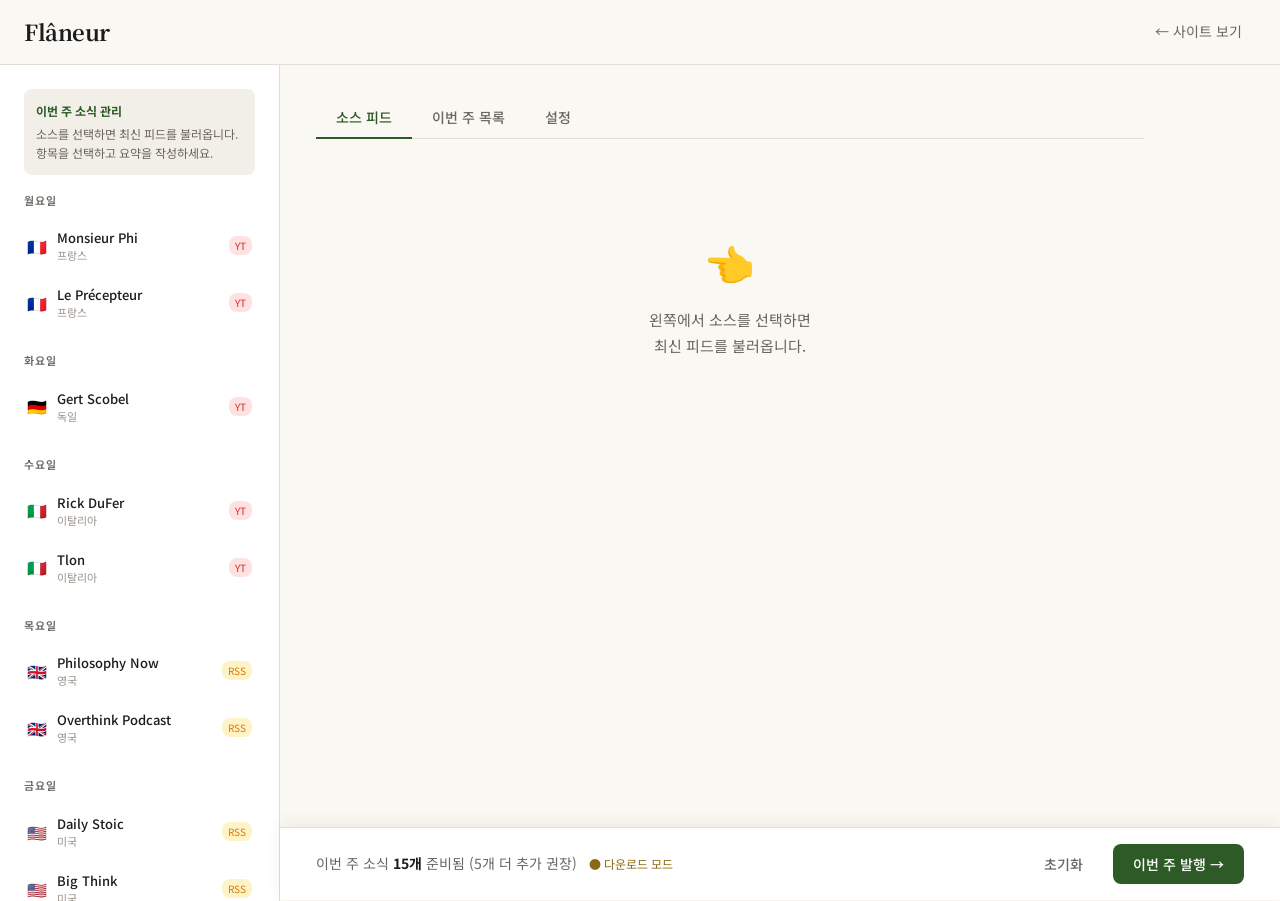
==== admin.html @ 59367a5f "플라뇌르 사이트 초기 배포 — 2026-W15 콘텐츠 포함 욕망과 절제 주제로 요일별 15개 항목 (월~금 각 3개 이상).  Co-Authored-By: Claude Sonnet" ====
<!DOCTYPE html>
<html lang="ko">
<head>
  <meta charset="UTF-8">
  <meta name="viewport" content="width=device-width, initial-scale=1.0">
  <title>관리자 패널 — Flâneur</title>
  <link rel="stylesheet" href="css/style.css">
  <link rel="stylesheet" href="css/admin.css">
</head>
<body>

<!-- ── 헤더 ── -->
<header class="site-header">
  <div class="container" style="max-width:100%">
    <a href="index.html" class="site-logo">
      <span class="site-logo__kr">Flâneur</span>
    </a>
    <nav class="site-nav">
      <a href="index.html" class="nav-link">← 사이트 보기</a>
    </nav>
  </div>
</header>

<!-- ── 관리자 레이아웃 ── -->
<div class="admin-layout">

  <!-- 왼쪽 사이드바: 소스 목록 -->
  <aside class="admin-sidebar">
    <div class="admin-week-info">
      <strong>이번 주 소식 관리</strong>
      소스를 선택하면 최신 피드를 불러옵니다. 항목을 선택하고 요약을 작성하세요.
    </div>
    <div id="source-list"></div>
  </aside>

  <!-- 오른쪽 메인 -->
  <div style="display:flex;flex-direction:column;min-height:calc(100vh - 64px)">
    <div class="admin-main" style="flex:1">

      <!-- 탭 -->
      <div class="admin-tabs">
        <button class="admin-tab active" data-tab="feed">소스 피드</button>
        <button class="admin-tab" data-tab="week">이번 주 목록</button>
        <button class="admin-tab" data-tab="settings">설정</button>
      </div>

      <!-- ── 피드 탭 ── -->
      <div data-panel="feed">
        <div id="feed-area">
          <div class="empty-state" style="padding:60px 20px">
            <div class="empty-state__icon">👈</div>
            <div class="empty-state__text">왼쪽에서 소스를 선택하면<br>최신 피드를 불러옵니다.</div>
          </div>
        </div>
      </div>

      <!-- ── 이번 주 목록 탭 ── -->
      <div data-panel="week" style="display:none">
        <div style="margin-bottom:28px">
          <h2 style="font-family:var(--font-serif);font-size:20px;font-weight:700;margin-bottom:20px">주간 설정</h2>
          <div class="form-row">
            <div class="form-group">
              <label class="form-label">이번 주 주제 *</label>
              <input type="text" class="form-input" id="meta-theme"
                placeholder="예: 욕망과 절제: 우리는 왜 멈추지 못하는가">
            </div>
            <div class="form-group">
              <label class="form-label">날짜 범위 *</label>
              <input type="text" class="form-input" id="meta-week"
                placeholder="예: 2026년 4월 6일 — 10일">
            </div>
          </div>
        </div>

        <div class="week-items">
          <div class="week-items__header">
            <span class="week-items__title">추가된 소식</span>
            <span class="week-items__count" id="week-items-count">0개</span>
          </div>
          <div id="week-items-list"></div>
        </div>
      </div>

      <!-- ── 설정 탭 ── -->
      <div data-panel="settings" style="display:none">
        <h2 style="font-family:var(--font-serif);font-size:20px;font-weight:700;margin-bottom:24px">설정</h2>

        <!-- 피드 수집 상태 -->
        <div style="margin-bottom:36px">
          <h3 style="font-size:16px;font-weight:600;margin-bottom:12px">피드 수집 상태</h3>
          <div style="background:var(--bg-subtle);border-radius:var(--radius);padding:16px 18px;margin-bottom:12px;font-size:13px;line-height:1.8;color:var(--text-muted)">
            GitHub Actions가 <strong style="color:var(--text)">매일 오전 9시</strong>에 자동으로 모든 소스 피드를 수집합니다.<br>
            수집된 데이터는 <code style="background:var(--bg);padding:1px 5px;border-radius:3px">data/feeds/</code> 폴더에 저장되며, 관리자 패널이 이를 우선 사용합니다.<br>
            GitHub Actions 탭에서 수동 실행도 가능합니다.
          </div>
          <div id="feed-summary-panel" style="display:flex;flex-direction:column;gap:8px">
            <p style="font-size:13px;color:var(--text-muted)">피드 상태 불러오는 중…</p>
          </div>
          <div style="margin-top:14px;display:flex;gap:10px;align-items:center;flex-wrap:wrap">
            <button class="btn btn--outline" id="refresh-feeds-btn">↻ 피드 상태 새로고침</button>
            <span style="font-size:12px;color:var(--text-muted)">
              GitHub Actions 수동 실행:
              <a id="gh-actions-link" href="#" target="_blank" style="color:var(--accent)">Actions 탭 열기 →</a>
            </span>
          </div>
        </div>

        <!-- YouTube API 키 -->
        <div style="margin-bottom:36px">
          <h3 style="font-size:16px;font-weight:600;margin-bottom:12px">YouTube Data API v3 키 (선택)</h3>
          <div class="api-notice">
            <strong>API 키 없이도 사용 가능합니다.</strong> YouTube RSS 피드로 최신 영상 목록을 불러올 수 있습니다.<br><br>
            API 키를 입력하면 <strong>영상 검색 및 전체 설명 가져오기</strong>가 가능합니다.
            API 키는 <a href="https://console.cloud.google.com" target="_blank">Google Cloud Console</a>에서 발급받으세요.
            (YouTube Data API v3 활성화 필요, 무료 할당량: 10,000 유닛/일)
            <div class="api-key-form">
              <input type="password" class="api-key-input" id="yt-api-key"
                placeholder="AIza...">
              <button class="api-key-btn" id="save-api-btn">저장</button>
            </div>
          </div>
        </div>

        <!-- 운영자 PIN 설정 -->
        <div style="margin-bottom:36px">
          <h3 style="font-size:16px;font-weight:600;margin-bottom:6px">운영자 PIN 변경</h3>
          <p style="font-size:13px;color:var(--text-muted);margin-bottom:14px">
            메인 페이지 로고를 3번 클릭하면 PIN을 입력해 운영자 모드로 전환됩니다.<br>
            기본값은 <code style="background:var(--bg);padding:2px 6px;border-radius:4px">0000</code>입니다. 변경하려면 새 PIN을 입력하고 저장하세요.
          </p>
          <div style="display:flex;gap:12px;align-items:flex-end;flex-wrap:wrap">
            <div class="form-group" style="margin-bottom:0">
              <label class="form-label">현재 PIN</label>
              <input type="password" class="form-input" id="pin-current"
                placeholder="현재 PIN" maxlength="8" style="width:160px;letter-spacing:4px;text-align:center">
            </div>
            <div class="form-group" style="margin-bottom:0">
              <label class="form-label">새 PIN</label>
              <input type="password" class="form-input" id="pin-new"
                placeholder="새 PIN" maxlength="8" style="width:160px;letter-spacing:4px;text-align:center">
            </div>
            <div class="form-group" style="margin-bottom:0">
              <label class="form-label">새 PIN 확인</label>
              <input type="password" class="form-input" id="pin-confirm"
                placeholder="새 PIN 재입력" maxlength="8" style="width:160px;letter-spacing:4px;text-align:center">
            </div>
            <button class="btn btn--primary" id="save-pin-btn" style="background:var(--accent);margin-bottom:1px">PIN 변경</button>
          </div>
          <p id="pin-change-status" style="font-size:13px;margin-top:10px;min-height:18px"></p>
        </div>

        <!-- GitHub 배포 설정 -->
        <div style="margin-bottom:36px">
          <h3 style="font-size:16px;font-weight:600;margin-bottom:6px">GitHub Pages 배포 설정</h3>
          <p style="font-size:13px;color:var(--text-muted);margin-bottom:14px">
            설정하면 "이번 주 발행" 버튼 클릭 한 번으로 사이트가 자동 업데이트됩니다.<br>
            설정하지 않으면 JSON 파일 다운로드 → 수동 업로드 방식으로 작동합니다.
          </p>
          <div class="api-notice" style="background:#f0f6ef;border-color:#a8d5a0;color:#2a5a24">
            <strong>GitHub Personal Access Token 발급 방법</strong><br>
            GitHub → Settings → Developer settings → Personal access tokens → Tokens (classic)<br>
            → Generate new token → <code style="background:#fff;padding:1px 5px;border-radius:3px">repo</code> 권한 체크 → 생성
          </div>
          <div style="display:grid;grid-template-columns:1fr 1fr;gap:14px;margin-bottom:12px">
            <div class="form-group" style="margin-bottom:0">
              <label class="form-label">GitHub 사용자명</label>
              <input type="text" class="form-input" id="gh-owner" placeholder="예: username">
            </div>
            <div class="form-group" style="margin-bottom:0">
              <label class="form-label">저장소 이름</label>
              <input type="text" class="form-input" id="gh-repo" placeholder="예: flaneur">
            </div>
          </div>
          <div class="form-group" style="margin-bottom:12px">
            <label class="form-label">Personal Access Token</label>
            <input type="password" class="form-input" id="gh-token" placeholder="ghp_...">
          </div>
          <div style="display:flex;align-items:center;gap:10px;flex-wrap:wrap">
            <button class="btn btn--primary" id="save-gh-btn" style="background:var(--accent)">설정 저장</button>
            <button class="btn btn--outline" id="gh-test-btn">연결 테스트</button>
            <span id="gh-status" style="font-size:13px;color:var(--text-muted)"></span>
          </div>
        </div>

        <!-- 소스 목록 안내 -->
        <div style="margin-bottom:36px">
          <h3 style="font-size:16px;font-weight:600;margin-bottom:12px">등록된 소스</h3>
          <div id="sources-table" style="display:flex;flex-direction:column;gap:8px"></div>
        </div>

        <!-- 사용 방법 -->
        <div style="margin-bottom:36px">
          <h3 style="font-size:16px;font-weight:600;margin-bottom:12px">사용 방법</h3>
          <div style="background:var(--bg-subtle);border-radius:var(--radius);padding:20px;font-size:14px;line-height:2;color:var(--text-muted)">
            <strong style="color:var(--text);display:block;margin-bottom:8px">매주 콘텐츠 업데이트 과정</strong>
            1. 왼쪽 소스 목록에서 채널을 선택합니다.<br>
            2. 피드에서 이번 주 다룰 영상/글을 선택합니다.<br>
            3. 한 줄 요약과 30~50줄 상세 설명을 작성합니다.<br>
            4. "이번 주 소식에 추가" 버튼을 클릭합니다.<br>
            5. 20개 내외 추가 후 하단 "이번 주 발행" 버튼을 클릭합니다.<br>
            6. GitHub 설정이 되어 있으면 즉시 반영, 없으면 JSON 다운로드 후 <code style="background:var(--bg);padding:2px 6px;border-radius:4px">data/</code> 폴더에 교체합니다.<br><br>
            <strong style="color:var(--text)">📌 피드가 안 불러와질 때</strong><br>
            CORS 제한으로 인해 일부 피드는 직접 입력만 가능합니다.<br>
            "직접 입력하기" 버튼을 이용해 원소스 URL과 내용을 직접 입력하세요.
          </div>
        </div>
      </div>

    </div>

    <!-- ── 하단 발행 바 ── -->
    <div class="publish-bar">
      <div class="publish-bar__info" id="publish-info">
        이번 주 소식 <strong>0개</strong> 준비됨
      </div>
      <div class="publish-bar__actions">
        <button class="btn btn--ghost" id="reset-btn">초기화</button>
        <button class="btn btn--primary" id="publish-btn">
          이번 주 발행 →
        </button>
      </div>
    </div>
  </div>
</div>

<div class="toast" id="toast"></div>

<script src="js/admin.js"></script>
<script>
// 설정 탭 소스 테이블 렌더링
document.addEventListener('DOMContentLoaded', () => {
  fetch('data/sources.json?v=' + Date.now())
    .then(r => r.json())
    .then(d => {
      const container = document.getElementById('sources-table');
      if (!container) return;
      d.sources.forEach(src => {
        const el = document.createElement('div');
        el.style.cssText = 'display:flex;align-items:center;gap:12px;padding:10px 14px;background:var(--bg-card);border:1px solid var(--border);border-radius:var(--radius);font-size:13px';
        el.innerHTML = `
          <span style="font-size:18px">${src.flag}</span>
          <span style="font-weight:500;min-width:120px">${src.name}</span>
          <span style="color:var(--text-muted);min-width:60px">${src.countryLabel}</span>
          <span style="color:var(--text-light);min-width:60px">${{monday:'월요일',tuesday:'화요일',wednesday:'수요일',thursday:'목요일',friday:'금요일'}[src.day]}</span>
          <span style="background:${src.type==='youtube'?'#fee2e2':'#fef3c7'};color:${src.type==='youtube'?'#dc2626':'#d97706'};padding:2px 8px;border-radius:8px;font-size:11px;font-weight:500">
            ${src.type === 'youtube' ? 'YouTube' : 'RSS'}
          </span>
          <a href="${src.url}" target="_blank" style="color:var(--accent);font-size:12px;margin-left:auto">바로가기 →</a>
        `;
        container.appendChild(el);
      });
    });
});
</script>
</body>
</html>
---- css/style.css ----
/* =========================================
   플라뇌르 — 글로벌 스타일
   ========================================= */

@import url('https://fonts.googleapis.com/css2?family=Noto+Serif+KR:wght@400;600;700&family=Noto+Sans+KR:wght@300;400;500&display=swap');

:root {
  --bg:         #faf8f3;
  --bg-card:    #ffffff;
  --bg-subtle:  #f2efe8;
  --text:       #1c1c1c;
  --text-muted: #6b6560;
  --text-light: #9b948c;
  --accent:     #2d5a27;
  --accent-lt:  #4a7c43;
  --gold:       #8b6914;
  --gold-lt:    #c4951e;
  --border:     #e2ddd5;
  --border-lt:  #ede9e1;
  --france:     #002395;
  --germany:    #d00;
  --italy:      #009246;
  --uk:         #012169;
  --usa:        #b22234;
  --essay:      #5c3d8f;
  --shadow-sm:  0 1px 4px rgba(0,0,0,.06);
  --shadow:     0 4px 16px rgba(0,0,0,.08);
  --shadow-lg:  0 8px 32px rgba(0,0,0,.12);
  --radius:     8px;
  --radius-lg:  14px;
  --font-serif: 'Noto Serif KR', Georgia, serif;
  --font-sans:  'Noto Sans KR', system-ui, sans-serif;
  --transition: 0.2s ease;
}

*, *::before, *::after { box-sizing: border-box; margin: 0; padding: 0; }

html { scroll-behavior: smooth; }

body {
  font-family: var(--font-sans);
  background: var(--bg);
  color: var(--text);
  line-height: 1.7;
  font-size: 15px;
  -webkit-font-smoothing: antialiased;
}

a { color: inherit; text-decoration: none; }
button { cursor: pointer; border: none; background: none; font-family: inherit; }
img { max-width: 100%; }

/* ── 레이아웃 ── */
.container { max-width: 1160px; margin: 0 auto; padding: 0 24px; }
.container--narrow { max-width: 780px; margin: 0 auto; padding: 0 24px; }

/* ── 헤더 ── */
.site-header {
  background: var(--bg);
  border-bottom: 1px solid var(--border);
  position: sticky; top: 0; z-index: 100;
  backdrop-filter: blur(8px);
  background: rgba(250,248,243,.92);
}
.site-header .container {
  display: flex; align-items: center;
  justify-content: space-between;
  height: 64px;
}
.site-logo {
  display: flex; align-items: baseline; gap: 10px;
}
.site-logo__kr {
  font-family: var(--font-serif);
  font-size: 22px; font-weight: 700;
  color: var(--text);
  letter-spacing: -.5px;
}
.site-logo__fr {
  font-size: 12px; color: var(--text-muted);
  font-style: italic; letter-spacing: .5px;
}
.site-nav { display: flex; align-items: center; gap: 4px; }
.nav-link {
  padding: 6px 14px; border-radius: 20px;
  font-size: 14px; color: var(--text-muted);
  transition: var(--transition);
}
.nav-link:hover, .nav-link.active {
  background: var(--bg-subtle);
  color: var(--text);
}
.nav-link--essay { color: var(--essay); }
.nav-link--essay:hover { background: #f0ebf8; }

/* ── 히어로 ── */
.hero {
  padding: 52px 0 40px;
  border-bottom: 1px solid var(--border);
}
.hero__week {
  font-size: 12px; font-weight: 500;
  text-transform: uppercase; letter-spacing: 1.5px;
  color: var(--accent); margin-bottom: 10px;
}
.hero__theme {
  font-family: var(--font-serif);
  font-size: clamp(26px, 4vw, 38px);
  font-weight: 700; line-height: 1.25;
  color: var(--text); margin-bottom: 12px;
  max-width: 680px;
}
.hero__sub {
  font-size: 15px; color: var(--text-muted);
  max-width: 540px;
}
.hero__meta {
  margin-top: 20px; display: flex;
  align-items: center; gap: 20px; flex-wrap: wrap;
}
.hero__count {
  font-size: 13px; color: var(--text-muted);
  display: flex; align-items: center; gap: 6px;
}
.hero__count strong { color: var(--accent); font-size: 15px; }
.saved-badge {
  display: flex; align-items: center; gap: 6px;
  font-size: 13px; color: var(--gold);
  padding: 4px 12px; border-radius: 20px;
  border: 1px solid var(--gold-lt);
  background: #fdf8ec; cursor: pointer;
  transition: var(--transition);
}
.saved-badge:hover { background: #faefd4; }
.saved-badge .count { font-weight: 600; }

/* ── 요일 탭 ── */
.day-tabs {
  padding: 24px 0 0;
}
.day-tabs__list {
  display: flex; gap: 4px; flex-wrap: wrap;
  border-bottom: 1px solid var(--border);
  padding-bottom: 0;
}
.day-tab {
  padding: 10px 18px; border-radius: 8px 8px 0 0;
  font-size: 14px; font-weight: 500;
  color: var(--text-muted); position: relative;
  border: 1px solid transparent;
  border-bottom: none; margin-bottom: -1px;
  transition: var(--transition);
}
.day-tab:hover { background: var(--bg-subtle); color: var(--text); }
.day-tab.active {
  background: var(--bg-card);
  color: var(--text);
  border-color: var(--border);
  border-bottom-color: var(--bg-card);
}
.day-tab__flag { font-size: 16px; margin-right: 4px; }

/* ── 뉴스 그리드 ── */
.news-section { padding: 32px 0 60px; }
.news-grid {
  display: grid;
  grid-template-columns: repeat(auto-fill, minmax(320px, 1fr));
  gap: 20px;
}

/* ── 뉴스 카드 ── */
.news-card {
  background: var(--bg-card);
  border: 1px solid var(--border);
  border-radius: var(--radius-lg);
  padding: 22px 22px 18px;
  cursor: pointer;
  transition: var(--transition);
  position: relative;
  display: flex; flex-direction: column;
  gap: 12px;
}
.news-card:hover {
  border-color: var(--border);
  box-shadow: var(--shadow);
  transform: translateY(-2px);
}
.news-card.saved {
  border-color: var(--gold-lt);
  background: #fffdf6;
}

.card-header {
  display: flex; align-items: center;
  justify-content: space-between;
}
.card-source {
  display: flex; align-items: center; gap: 7px;
  font-size: 12px; font-weight: 500;
  color: var(--text-muted);
}
.card-source__flag { font-size: 15px; }
.card-source__dot {
  width: 4px; height: 4px; border-radius: 50%;
  background: var(--border);
}
.card-country {
  font-size: 11px; font-weight: 500;
  padding: 2px 8px; border-radius: 10px;
  letter-spacing: .3px;
}
.card-country--france  { background: #e8ecf5; color: var(--france); }
.card-country--germany { background: #fce8e8; color: var(--germany); }
.card-country--italy   { background: #e6f4ec; color: var(--italy); }
.card-country--uk      { background: #e6eaf5; color: var(--uk); }
.card-country--usa     { background: #fdeaec; color: var(--usa); }

.save-btn {
  width: 32px; height: 32px;
  border-radius: 50%; border: 1px solid var(--border);
  background: var(--bg); color: var(--text-muted);
  display: flex; align-items: center; justify-content: center;
  font-size: 14px; flex-shrink: 0;
  transition: var(--transition);
}
.save-btn:hover { border-color: var(--gold-lt); color: var(--gold); background: #fdf8ec; }
.save-btn.saved { background: var(--gold); border-color: var(--gold); color: #fff; }

.card-title {
  font-family: var(--font-serif);
  font-size: 16px; font-weight: 600;
  line-height: 1.4; color: var(--text);
}
.card-summary {
  font-size: 14px; line-height: 1.65;
  color: var(--text-muted);
  display: -webkit-box;
  -webkit-line-clamp: 3;
  -webkit-box-orient: vertical;
  overflow: hidden;
}
.card-tags {
  display: flex; gap: 6px; flex-wrap: wrap;
  margin-top: auto;
}
.tag {
  font-size: 11px; font-weight: 500;
  padding: 3px 9px; border-radius: 10px;
  background: var(--bg-subtle);
  color: var(--text-muted);
}
.card-footer {
  display: flex; align-items: center;
  justify-content: space-between;
  padding-top: 10px;
  border-top: 1px solid var(--border-lt);
}
.read-more {
  font-size: 13px; font-weight: 500;
  color: var(--accent);
  display: flex; align-items: center; gap: 4px;
}
.read-more svg { width: 14px; height: 14px; }

/* ── 모달 ── */
.modal-overlay {
  position: fixed; inset: 0;
  background: rgba(28,28,28,.55);
  backdrop-filter: blur(4px);
  z-index: 200;
  display: flex; align-items: flex-start;
  justify-content: center;
  padding: 40px 20px;
  overflow-y: auto;
  opacity: 0; visibility: hidden;
  transition: var(--transition);
}
.modal-overlay.open { opacity: 1; visibility: visible; }

.modal {
  background: var(--bg-card);
  border-radius: var(--radius-lg);
  width: 100%; max-width: 700px;
  padding: 40px 44px 44px;
  position: relative;
  transform: translateY(20px);
  transition: var(--transition);
  box-shadow: var(--shadow-lg);
}
.modal-overlay.open .modal { transform: translateY(0); }

.modal-close {
  position: absolute; top: 18px; right: 18px;
  width: 36px; height: 36px; border-radius: 50%;
  background: var(--bg-subtle); color: var(--text-muted);
  display: flex; align-items: center; justify-content: center;
  font-size: 18px; line-height: 1;
  transition: var(--transition);
}
.modal-close:hover { background: var(--border); color: var(--text); }

.modal-meta {
  display: flex; align-items: center; gap: 10px;
  margin-bottom: 20px; flex-wrap: wrap;
}
.modal-day {
  font-size: 12px; font-weight: 500;
  color: var(--text-light); letter-spacing: .5px;
}
.modal-source {
  font-size: 12px; color: var(--text-muted);
  display: flex; align-items: center; gap: 5px;
}
.modal-title {
  font-family: var(--font-serif);
  font-size: clamp(20px, 3vw, 26px);
  font-weight: 700; line-height: 1.3;
  color: var(--text); margin-bottom: 16px;
}
.modal-body {
  font-size: 15px; line-height: 1.85;
  color: var(--text);
  white-space: pre-line;
  margin-bottom: 28px;
}
.modal-actions {
  display: flex; align-items: center;
  gap: 12px; flex-wrap: wrap;
  padding-top: 20px;
  border-top: 1px solid var(--border);
}
.btn {
  display: inline-flex; align-items: center; gap: 7px;
  padding: 10px 20px; border-radius: 8px;
  font-size: 14px; font-weight: 500;
  transition: var(--transition);
}
.btn--primary {
  background: var(--accent); color: #fff;
}
.btn--primary:hover { background: var(--accent-lt); }
.btn--outline {
  border: 1px solid var(--border);
  color: var(--text-muted);
  background: var(--bg);
}
.btn--outline:hover { border-color: var(--gold-lt); color: var(--gold); background: #fdf8ec; }
.btn--outline.saved {
  border-color: var(--gold); color: var(--gold);
  background: #fdf8ec;
}
.btn--ghost { color: var(--text-muted); }
.btn--ghost:hover { color: var(--text); }

/* ── 에세이 섹션 ── */
.essay-section {
  padding: 48px 0;
  border-top: 2px solid var(--border);
}
.section-label {
  display: flex; align-items: center; gap: 10px;
  margin-bottom: 28px;
}
.section-label__title {
  font-size: 12px; font-weight: 600;
  text-transform: uppercase; letter-spacing: 1.5px;
  color: var(--text-muted);
}
.section-label__line {
  flex: 1; height: 1px; background: var(--border);
}

.essay-card {
  background: var(--bg-card);
  border: 1px solid var(--border);
  border-radius: var(--radius-lg);
  padding: 32px 36px;
  display: grid; grid-template-columns: 1fr auto;
  gap: 20px; align-items: start;
  cursor: pointer; transition: var(--transition);
}
.essay-card:hover {
  box-shadow: var(--shadow);
  border-color: #d4c8f0;
}
.essay-card__label {
  font-size: 11px; font-weight: 600;
  letter-spacing: 1px; text-transform: uppercase;
  color: var(--essay); margin-bottom: 8px;
}
.essay-card__title {
  font-family: var(--font-serif);
  font-size: 22px; font-weight: 700;
  line-height: 1.3; color: var(--text);
  margin-bottom: 6px;
}
.essay-card__subtitle {
  font-size: 14px; color: var(--text-muted);
  line-height: 1.5; margin-bottom: 16px;
}
.essay-card__excerpt {
  font-size: 14px; line-height: 1.7;
  color: var(--text-muted);
  display: -webkit-box;
  -webkit-line-clamp: 3;
  -webkit-box-orient: vertical;
  overflow: hidden;
}
.essay-card__meta {
  font-size: 12px; color: var(--text-light);
  margin-top: 16px;
}
.essay-card__arrow {
  width: 44px; height: 44px; border-radius: 50%;
  background: var(--bg-subtle); color: var(--essay);
  display: flex; align-items: center; justify-content: center;
  font-size: 18px; flex-shrink: 0;
  align-self: center;
  transition: var(--transition);
}
.essay-card:hover .essay-card__arrow {
  background: #f0ebf8;
}

/* ── 저장함 패널 ── */
.saved-panel {
  position: fixed; top: 0; right: 0;
  width: 380px; height: 100vh;
  background: var(--bg-card);
  border-left: 1px solid var(--border);
  z-index: 150;
  transform: translateX(100%);
  transition: transform 0.3s ease;
  display: flex; flex-direction: column;
  box-shadow: var(--shadow-lg);
}
.saved-panel.open { transform: translateX(0); }

.saved-panel__header {
  padding: 24px 24px 18px;
  border-bottom: 1px solid var(--border);
  display: flex; align-items: center;
  justify-content: space-between;
}
.saved-panel__title {
  font-family: var(--font-serif);
  font-size: 18px; font-weight: 700;
}
.saved-panel__body {
  flex: 1; overflow-y: auto;
  padding: 16px;
  display: flex; flex-direction: column; gap: 10px;
}
.saved-item {
  background: var(--bg);
  border: 1px solid var(--border);
  border-radius: var(--radius);
  padding: 14px 16px;
  cursor: pointer;
  transition: var(--transition);
  position: relative;
}
.saved-item:hover { border-color: var(--gold-lt); background: #fffdf6; }
.saved-item__source {
  font-size: 11px; color: var(--text-light);
  margin-bottom: 4px;
}
.saved-item__title {
  font-size: 14px; font-weight: 500;
  line-height: 1.4; color: var(--text);
}
.saved-item__remove {
  position: absolute; top: 10px; right: 10px;
  width: 24px; height: 24px; border-radius: 50%;
  background: var(--bg-subtle); color: var(--text-light);
  display: flex; align-items: center; justify-content: center;
  font-size: 12px; transition: var(--transition);
}
.saved-item__remove:hover { background: #fee2e2; color: #dc2626; }
.saved-empty {
  text-align: center; padding: 40px 20px;
  color: var(--text-muted); font-size: 14px;
}
.saved-panel__footer {
  padding: 16px;
  border-top: 1px solid var(--border);
}

/* ── 에세이 페이지 ── */
.essay-page { padding: 60px 0 80px; }
.essay-back {
  display: inline-flex; align-items: center; gap: 6px;
  font-size: 14px; color: var(--text-muted);
  margin-bottom: 36px;
  transition: var(--transition);
}
.essay-back:hover { color: var(--text); }
.essay-header { margin-bottom: 36px; }
.essay-header__label {
  font-size: 11px; font-weight: 600;
  letter-spacing: 1px; text-transform: uppercase;
  color: var(--essay); margin-bottom: 12px;
}
.essay-header__title {
  font-family: var(--font-serif);
  font-size: clamp(26px, 4vw, 40px);
  font-weight: 700; line-height: 1.2;
  color: var(--text); margin-bottom: 10px;
}
.essay-header__subtitle {
  font-size: 17px; color: var(--text-muted);
  line-height: 1.5; margin-bottom: 16px;
}
.essay-header__meta {
  font-size: 13px; color: var(--text-light);
  display: flex; align-items: center; gap: 14px;
}
.essay-divider {
  width: 48px; height: 3px;
  background: var(--essay); border-radius: 2px;
  margin: 32px 0;
}
.essay-body {
  font-size: 16px; line-height: 2;
  color: var(--text); white-space: pre-line;
}
.essay-body p { margin-bottom: 1.6em; }

/* ── 글쓰기 에디터 ── */
.write-page { padding: 48px 0 80px; }
.write-page h1 {
  font-family: var(--font-serif);
  font-size: 28px; font-weight: 700;
  margin-bottom: 32px;
}
.form-group { margin-bottom: 22px; }
.form-label {
  display: block; font-size: 13px; font-weight: 500;
  color: var(--text-muted); margin-bottom: 7px;
}
.form-input, .form-textarea {
  width: 100%; padding: 12px 16px;
  border: 1px solid var(--border);
  border-radius: var(--radius);
  background: var(--bg-card); color: var(--text);
  font-family: var(--font-sans); font-size: 15px;
  transition: var(--transition);
}
.form-input:focus, .form-textarea:focus {
  outline: none;
  border-color: var(--essay);
  box-shadow: 0 0 0 3px rgba(92,61,143,.1);
}
.form-textarea {
  resize: vertical; min-height: 420px;
  line-height: 1.85;
}
.write-actions {
  display: flex; gap: 12px; margin-top: 28px;
}
.btn--save {
  background: var(--essay); color: #fff;
  padding: 12px 28px; font-size: 15px;
}
.btn--save:hover { background: #6d4fa8; }

/* ── 토스트 ── */
.toast {
  position: fixed; bottom: 28px; left: 50%;
  transform: translateX(-50%) translateY(20px);
  background: var(--text); color: #fff;
  padding: 12px 22px; border-radius: 24px;
  font-size: 14px; font-weight: 500;
  z-index: 300; opacity: 0;
  transition: all 0.25s ease;
  pointer-events: none;
}
.toast.show {
  opacity: 1; transform: translateX(-50%) translateY(0);
}

/* ── 빈 상태 ── */
.empty-state {
  text-align: center; padding: 60px 20px;
  color: var(--text-muted);
}
.empty-state__icon { font-size: 40px; margin-bottom: 12px; }
.empty-state__text { font-size: 15px; }

/* ── 푸터 ── */
.site-footer {
  border-top: 1px solid var(--border);
  padding: 28px 0;
  margin-top: 40px;
}
.site-footer .container {
  display: flex; align-items: center;
  justify-content: space-between; flex-wrap: wrap; gap: 12px;
}
.footer-copy {
  font-size: 13px; color: var(--text-light);
}
.footer-nav {
  display: flex; gap: 20px;
}
.footer-nav a {
  font-size: 13px; color: var(--text-muted);
  transition: var(--transition);
}
.footer-nav a:hover { color: var(--text); }

/* ── 공개 화면 — 인트로 ── */
.flaneur-intro {
  padding: 72px 0 60px;
  border-bottom: 1px solid var(--border);
}
.flaneur-intro__label {
  font-size: 11px; font-weight: 600;
  letter-spacing: 2px; text-transform: uppercase;
  color: var(--accent); margin-bottom: 16px;
}
.flaneur-intro__title {
  font-family: var(--font-serif);
  font-size: clamp(30px, 5vw, 48px);
  font-weight: 700; line-height: 1.2;
  color: var(--text); margin-bottom: 18px;
}
.flaneur-intro__desc {
  font-size: 16px; line-height: 1.8;
  color: var(--text-muted); max-width: 520px;
}

/* ── 공개 화면 — 최신 에세이 ── */
.latest-essay-section {
  padding: 56px 0 0;
}
.latest-essay-card {
  background: var(--bg-card);
  border: 1px solid var(--border);
  border-radius: var(--radius-lg);
  padding: 36px 40px 32px;
  cursor: pointer;
  transition: var(--transition);
  margin-bottom: 4px;
}
.latest-essay-card:hover {
  box-shadow: var(--shadow);
  border-color: #d4c8f0;
}
.latest-essay-card__skeleton {
  color: var(--text-muted); font-size: 14px; padding: 20px 0;
}
.latest-essay__label {
  font-size: 11px; font-weight: 600;
  letter-spacing: 1px; text-transform: uppercase;
  color: var(--essay); margin-bottom: 10px;
}
.latest-essay__title {
  font-family: var(--font-serif);
  font-size: clamp(20px, 3.5vw, 28px);
  font-weight: 700; line-height: 1.25;
  color: var(--text); margin-bottom: 8px;
}
.latest-essay__subtitle {
  font-size: 15px; color: var(--text-muted);
  line-height: 1.6; margin-bottom: 18px;
}
.latest-essay__excerpt {
  font-size: 15px; line-height: 1.8;
  color: var(--text-muted);
  display: -webkit-box;
  -webkit-line-clamp: 4;
  -webkit-box-orient: vertical;
  overflow: hidden;
  margin-bottom: 22px;
}
.latest-essay__footer {
  display: flex; align-items: center;
  justify-content: space-between; flex-wrap: wrap; gap: 12px;
  padding-top: 18px;
  border-top: 1px solid var(--border-lt);
}
.latest-essay__meta {
  font-size: 13px; color: var(--text-light);
}
.latest-essay__btn {
  display: inline-flex; align-items: center; gap: 6px;
  font-size: 14px; font-weight: 500;
  color: var(--essay);
  padding: 8px 18px; border-radius: 8px;
  border: 1px solid #d4c8f0;
  background: #f8f4ff;
  transition: var(--transition);
}
.latest-essay__btn:hover { background: #f0ebf8; border-color: #c4b8e8; }

/* ── 공개 화면 — 에세이 아카이브 ── */
.essay-archive-section {
  padding: 48px 0 64px;
}
.archive-list {
  display: flex; flex-direction: column; gap: 0;
}
.archive-item {
  display: flex; align-items: flex-start;
  gap: 20px; padding: 20px 0;
  border-bottom: 1px solid var(--border-lt);
  cursor: pointer;
  transition: var(--transition);
  text-decoration: none; color: inherit;
}
.archive-item:first-child { border-top: 1px solid var(--border-lt); }
.archive-item:hover { background: transparent; }
.archive-item:hover .archive-item__title { color: var(--essay); }
.archive-item--latest .archive-item__title { color: var(--essay); }
.archive-item__date {
  flex-shrink: 0; width: 80px;
  font-size: 12px; color: var(--text-light);
  padding-top: 2px;
}
.archive-item__body { flex: 1; }
.archive-item__title {
  font-family: var(--font-serif);
  font-size: 17px; font-weight: 600;
  line-height: 1.3; color: var(--text);
  margin-bottom: 4px;
  transition: var(--transition);
}
.archive-item__subtitle {
  font-size: 13px; color: var(--text-muted);
  line-height: 1.5;
}
.archive-item__arrow {
  flex-shrink: 0; font-size: 16px;
  color: var(--text-light); align-self: center;
  transition: var(--transition);
}
.archive-item:hover .archive-item__arrow { color: var(--essay); transform: translateX(3px); }

/* ── 공개 화면 — 소개 ── */
.about-section {
  padding: 56px 0 64px;
  border-top: 1px solid var(--border);
}
.about-text {
  display: flex; flex-direction: column; gap: 18px;
}
.about-text p {
  font-size: 15px; line-height: 1.85;
  color: var(--text-muted);
}

/* ── PIN 모달 ── */
.pin-overlay {
  position: fixed; inset: 0;
  background: rgba(28,28,28,.6);
  backdrop-filter: blur(6px);
  z-index: 250;
  display: flex; align-items: center; justify-content: center;
  padding: 24px;
  opacity: 0; visibility: hidden;
  transition: var(--transition);
}
.pin-overlay.open { opacity: 1; visibility: visible; }

.pin-modal {
  background: var(--bg-card);
  border-radius: var(--radius-lg);
  padding: 44px 40px 40px;
  width: 100%; max-width: 380px;
  position: relative;
  text-align: center;
  box-shadow: var(--shadow-lg);
  transform: translateY(16px);
  transition: var(--transition);
}
.pin-overlay.open .pin-modal { transform: translateY(0); }

.pin-modal__icon {
  font-size: 36px; margin-bottom: 16px;
  line-height: 1;
}
.pin-modal__title {
  font-family: var(--font-serif);
  font-size: 22px; font-weight: 700;
  margin-bottom: 8px;
}
.pin-modal__desc {
  font-size: 14px; color: var(--text-muted);
  line-height: 1.6; margin-bottom: 24px;
}
.pin-input {
  width: 100%; padding: 13px 16px;
  border: 1.5px solid var(--border);
  border-radius: var(--radius);
  background: var(--bg);
  font-size: 18px; letter-spacing: 6px;
  text-align: center; color: var(--text);
  font-family: var(--font-sans);
  transition: var(--transition);
  margin-bottom: 8px;
}
.pin-input:focus {
  outline: none;
  border-color: var(--accent);
  box-shadow: 0 0 0 3px rgba(45,90,39,.1);
}
.pin-error {
  font-size: 13px; color: #dc2626;
  min-height: 20px; margin-bottom: 14px;
}

/* ── 운영자 배지 / 나가기 버튼 ── */
.owner-badge {
  font-size: 11px; font-weight: 600;
  letter-spacing: .8px; text-transform: uppercase;
  color: var(--accent); padding: 4px 10px;
  border: 1px solid var(--accent);
  border-radius: 10px; margin-right: 4px;
  opacity: .8;
}
.nav-link--exit {
  color: var(--text-light);
  font-size: 13px;
}
.nav-link--exit:hover { color: #dc2626; background: #fee2e2; }

/* ── 반응형 ── */
@media (max-width: 768px) {
  .site-header .container { height: 56px; }
  .site-logo__fr { display: none; }
  .nav-link { padding: 6px 10px; font-size: 13px; }
  .hero { padding: 36px 0 28px; }
  .modal { padding: 28px 22px; }
  .essay-card { grid-template-columns: 1fr; }
  .essay-card__arrow { display: none; }
  .saved-panel { width: 100%; }
  .day-tab { padding: 8px 12px; font-size: 13px; }
  .news-grid { grid-template-columns: 1fr; }
  .flaneur-intro { padding: 48px 0 40px; }
  .latest-essay-card { padding: 24px 20px; }
  .archive-item { gap: 12px; }
  .archive-item__date { width: 60px; }
  .pin-modal { padding: 36px 24px 32px; }
  .owner-badge { display: none; }
}

@media (max-width: 480px) {
  .container { padding: 0 16px; }
  .modal { padding: 22px 18px; }
}

/* ── 스크롤바 ── */
::-webkit-scrollbar { width: 6px; }
::-webkit-scrollbar-track { background: transparent; }
::-webkit-scrollbar-thumb { background: var(--border); border-radius: 3px; }
::-webkit-scrollbar-thumb:hover { background: var(--text-light); }

/* ── 애니메이션 ── */
@keyframes fadeIn {
  from { opacity: 0; transform: translateY(8px); }
  to   { opacity: 1; transform: translateY(0); }
}
.animate-in { animation: fadeIn 0.3s ease forwards; }
---- css/admin.css ----
/* =========================================
   플라뇌르 관리자 패널 스타일
   ========================================= */

.admin-layout {
  display: grid;
  grid-template-columns: 280px 1fr;
  min-height: calc(100vh - 64px);
}

/* ── 사이드바 ── */
.admin-sidebar {
  background: var(--bg-card);
  border-right: 1px solid var(--border);
  padding: 24px 16px;
  position: sticky;
  top: 64px;
  height: calc(100vh - 64px);
  overflow-y: auto;
}
.admin-sidebar__title {
  font-size: 11px; font-weight: 600;
  text-transform: uppercase; letter-spacing: 1px;
  color: var(--text-muted); padding: 0 8px;
  margin-bottom: 8px; margin-top: 20px;
}
.admin-sidebar__title:first-child { margin-top: 0; }

.source-btn {
  display: flex; align-items: center; gap: 10px;
  width: 100%; padding: 10px 10px;
  border-radius: var(--radius); text-align: left;
  font-size: 13px; color: var(--text-muted);
  transition: var(--transition);
  border: 1px solid transparent;
}
.source-btn:hover { background: var(--bg-subtle); color: var(--text); }
.source-btn.active {
  background: var(--bg-subtle);
  color: var(--text);
  border-color: var(--border);
}
.source-btn__flag { font-size: 16px; flex-shrink: 0; }
.source-btn__info { min-width: 0; }
.source-btn__name { font-weight: 500; color: var(--text); font-size: 13px; }
.source-btn__day  { font-size: 11px; color: var(--text-light); }
.source-btn__badge {
  margin-left: auto; flex-shrink: 0;
  font-size: 10px; padding: 2px 6px;
  border-radius: 8px;
}
.source-btn__badge--yt { background: #fee2e2; color: #dc2626; }
.source-btn__badge--rss { background: #fef3c7; color: #d97706; }

.admin-week-info {
  margin: 0 8px 16px;
  padding: 12px;
  background: var(--bg-subtle);
  border-radius: var(--radius);
  font-size: 12px;
  color: var(--text-muted);
  line-height: 1.6;
}
.admin-week-info strong { color: var(--accent); display: block; margin-bottom: 4px; }

/* ── 메인 콘텐츠 ── */
.admin-main {
  padding: 32px 36px;
  max-width: 900px;
}

.admin-header {
  margin-bottom: 28px;
}
.admin-header h2 {
  font-family: var(--font-serif);
  font-size: 22px; font-weight: 700;
  margin-bottom: 6px;
}
.admin-header p { font-size: 14px; color: var(--text-muted); }

/* ── RSS 피드 목록 ── */
.feed-section { margin-bottom: 40px; }
.feed-section__header {
  display: flex; align-items: center;
  justify-content: space-between;
  margin-bottom: 16px;
}
.feed-section__title {
  font-size: 14px; font-weight: 600;
  display: flex; align-items: center; gap: 8px;
}
.feed-status {
  font-size: 12px; color: var(--text-muted);
}
.feed-status--loading { color: var(--gold); }
.feed-status--error   { color: #dc2626; }
.feed-status--ok      { color: var(--accent); }

.feed-list { display: flex; flex-direction: column; gap: 10px; }

.feed-item {
  background: var(--bg-card);
  border: 1px solid var(--border);
  border-radius: var(--radius-lg);
  padding: 16px 18px;
  display: grid;
  grid-template-columns: 1fr auto;
  gap: 14px;
  align-items: start;
  transition: var(--transition);
}
.feed-item:hover { border-color: var(--accent-lt); }
.feed-item.selected {
  border-color: var(--accent);
  background: #f0f6ef;
}
.feed-item__date {
  font-size: 11px; color: var(--text-light);
  margin-bottom: 5px;
}
.feed-item__title {
  font-size: 14px; font-weight: 500;
  line-height: 1.4; color: var(--text);
  margin-bottom: 6px;
}
.feed-item__desc {
  font-size: 13px; color: var(--text-muted);
  line-height: 1.55;
  display: -webkit-box;
  -webkit-line-clamp: 2;
  -webkit-box-orient: vertical;
  overflow: hidden;
}
.feed-item__actions {
  display: flex; flex-direction: column;
  gap: 6px; flex-shrink: 0;
}
.feed-item__btn {
  font-size: 12px; padding: 6px 12px;
  border-radius: 6px; white-space: nowrap;
  transition: var(--transition);
}
.feed-item__btn--select {
  background: var(--accent); color: #fff;
}
.feed-item__btn--select:hover { background: var(--accent-lt); }
.feed-item__btn--select.selected {
  background: var(--bg-subtle);
  color: var(--accent);
  border: 1px solid var(--accent);
}
.feed-item__btn--link {
  background: var(--bg-subtle);
  color: var(--text-muted);
  border: 1px solid var(--border);
}
.feed-item__btn--link:hover { color: var(--text); }

/* ── 편집 폼 ── */
.edit-panel {
  background: var(--bg-card);
  border: 1px solid var(--border);
  border-radius: var(--radius-lg);
  padding: 28px;
  margin-top: 24px;
}
.edit-panel__title {
  font-family: var(--font-serif);
  font-size: 18px; font-weight: 700;
  margin-bottom: 20px;
  padding-bottom: 16px;
  border-bottom: 1px solid var(--border);
}
.form-row {
  display: grid;
  grid-template-columns: 1fr 1fr;
  gap: 16px;
}
@media (max-width: 700px) { .form-row { grid-template-columns: 1fr; } }

.field-hint {
  font-size: 11px; color: var(--text-light);
  margin-top: 4px;
}

/* ── 이번 주 목록 ── */
.week-items { margin-top: 40px; }
.week-items__header {
  display: flex; align-items: center;
  justify-content: space-between; margin-bottom: 16px;
}
.week-items__title {
  font-size: 16px; font-weight: 600;
}
.week-items__count {
  font-size: 13px; color: var(--text-muted);
}
.week-item {
  background: var(--bg-card);
  border: 1px solid var(--border);
  border-radius: var(--radius);
  padding: 14px 16px;
  display: flex; align-items: start;
  gap: 14px; margin-bottom: 8px;
  transition: var(--transition);
}
.week-item:hover { border-color: var(--border); box-shadow: var(--shadow-sm); }
.week-item__drag {
  color: var(--text-light); cursor: grab;
  font-size: 16px; padding-top: 2px;
  flex-shrink: 0;
}
.week-item__info { flex: 1; min-width: 0; }
.week-item__meta {
  font-size: 11px; color: var(--text-light); margin-bottom: 4px;
}
.week-item__title {
  font-size: 14px; font-weight: 500; color: var(--text);
  line-height: 1.4;
  white-space: nowrap; overflow: hidden; text-overflow: ellipsis;
}
.week-item__actions { display: flex; gap: 6px; flex-shrink: 0; }
.week-item__btn {
  font-size: 11px; padding: 4px 10px;
  border-radius: 6px; border: 1px solid var(--border);
  color: var(--text-muted); background: var(--bg);
  transition: var(--transition);
}
.week-item__btn:hover { color: var(--text); border-color: var(--text-muted); }
.week-item__btn--delete:hover { color: #dc2626; border-color: #dc2626; background: #fef2f2; }

/* ── 주간 발행 ── */
.publish-bar {
  position: sticky; bottom: 0;
  background: var(--bg-card);
  border-top: 1px solid var(--border);
  padding: 16px 36px;
  display: flex; align-items: center;
  justify-content: space-between;
  box-shadow: 0 -4px 16px rgba(0,0,0,.06);
  z-index: 50;
}
.publish-bar__info { font-size: 14px; color: var(--text-muted); }
.publish-bar__info strong { color: var(--text); }
.publish-bar__actions { display: flex; gap: 10px; }

/* ── API 키 설정 ── */
.api-notice {
  background: #fef8ec;
  border: 1px solid #f5d87a;
  border-radius: var(--radius);
  padding: 14px 18px;
  font-size: 13px;
  color: #92600a;
  line-height: 1.65;
  margin-bottom: 20px;
}
.api-notice a { color: var(--gold); text-decoration: underline; }
.api-key-form {
  display: flex; gap: 10px; margin-top: 10px;
}
.api-key-input {
  flex: 1; padding: 8px 12px;
  border: 1px solid #f5d87a;
  border-radius: 6px; font-size: 13px;
  background: #fff; color: var(--text);
}
.api-key-input:focus {
  outline: none; border-color: var(--gold);
}
.api-key-btn {
  padding: 8px 16px; border-radius: 6px;
  background: var(--gold); color: #fff;
  font-size: 13px; font-weight: 500;
}

/* ── 탭 ── */
.admin-tabs {
  display: flex; gap: 0;
  border-bottom: 1px solid var(--border);
  margin-bottom: 28px;
}
.admin-tab {
  padding: 10px 20px;
  font-size: 14px; font-weight: 500;
  color: var(--text-muted);
  border-bottom: 2px solid transparent;
  margin-bottom: -1px;
  transition: var(--transition);
}
.admin-tab:hover { color: var(--text); }
.admin-tab.active { color: var(--accent); border-bottom-color: var(--accent); }

/* ── 반응형 ── */
@media (max-width: 900px) {
  .admin-layout { grid-template-columns: 1fr; }
  .admin-sidebar {
    position: static; height: auto;
    display: flex; flex-wrap: wrap; gap: 6px;
    padding: 16px;
  }
  .admin-sidebar__title { width: 100%; }
  .source-btn { width: auto; flex-direction: row; }
  .admin-main { padding: 20px 16px; }
  .publish-bar { padding: 14px 16px; }
}
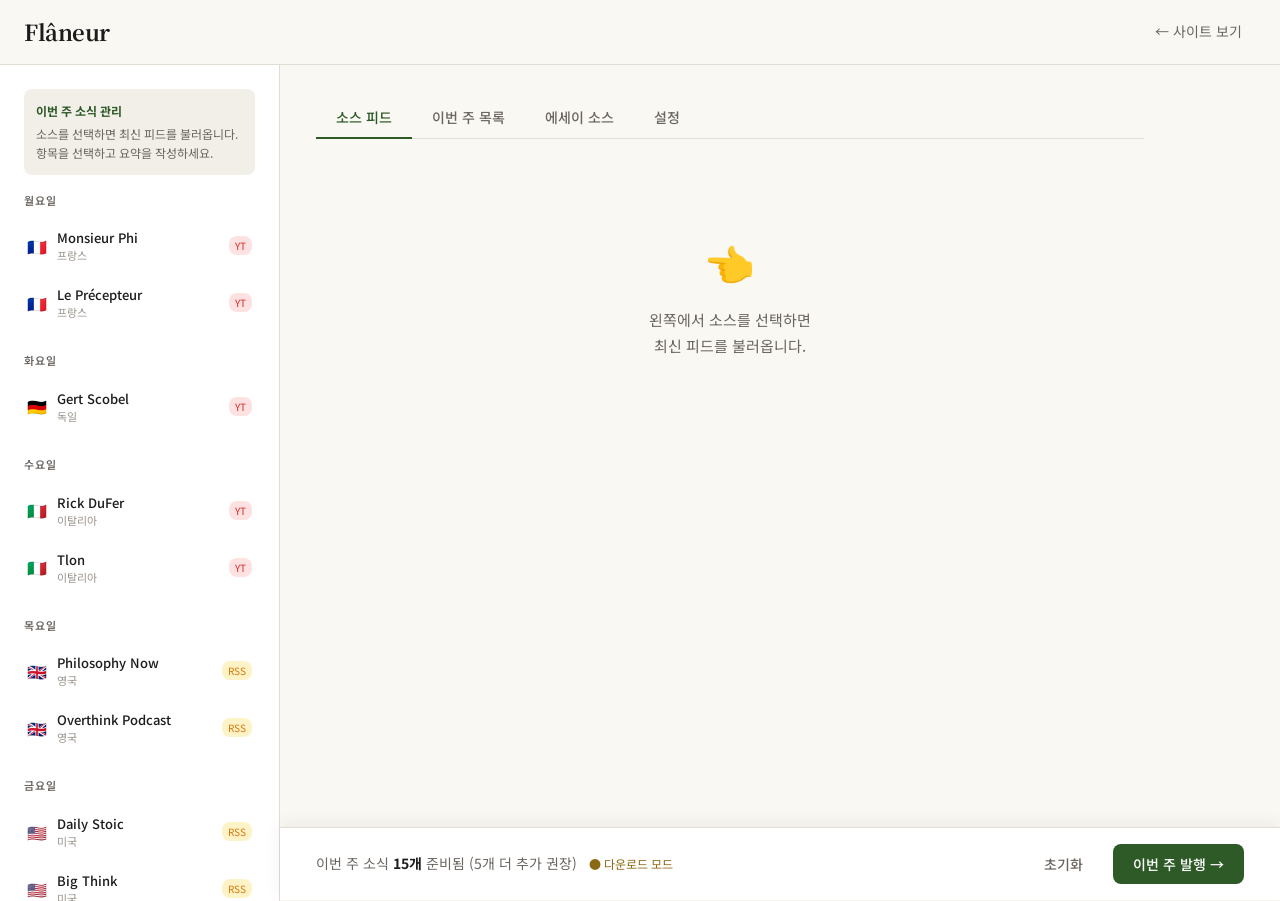
==== commit 0aa7be25: "에세이 소스 제안 시스템 추가 (1월·7월 자동 수집) - scripts/suggest_essay_sources.py: 국제 철학 에세이 사이트 6곳   수집 (Aeon, IAI," ====
--- a/admin.html
+++ b/admin.html
@@ -41,6 +41,7 @@
       <div class="admin-tabs">
         <button class="admin-tab active" data-tab="feed">소스 피드</button>
         <button class="admin-tab" data-tab="week">이번 주 목록</button>
+        <button class="admin-tab" data-tab="essay">에세이 소스</button>
         <button class="admin-tab" data-tab="settings">설정</button>
       </div>
 
@@ -78,6 +79,19 @@
             <span class="week-items__count" id="week-items-count">0개</span>
           </div>
           <div id="week-items-list"></div>
+        </div>
+      </div>
+
+      <!-- ── 에세이 소스 탭 ── -->
+      <div data-panel="essay" style="display:none">
+        <h2 style="font-family:var(--font-serif);font-size:20px;font-weight:700;margin-bottom:8px">에세이 소스 제안</h2>
+        <p style="font-size:13px;color:var(--text-muted);margin-bottom:24px;line-height:1.7">
+          에세이는 운영자가 직접 작성합니다. 이 목록은 매년 <strong>1월</strong>과 <strong>7월</strong>에 자동 갱신되는
+          국제 철학·인문 에세이 사이트의 최신 글 추천입니다.<br>
+          참고 소스를 읽고 영감을 얻어 <a href="write.html" style="color:var(--accent)">에세이 작성 →</a>
+        </p>
+        <div id="essay-suggestions-panel">
+          <p style="font-size:13px;color:var(--text-muted)">불러오는 중…</p>
         </div>
       </div>
 
--- a/css/admin.css
+++ b/css/admin.css
@@ -156,6 +156,52 @@
   border: 1px solid var(--border);
 }
 .feed-item__btn--link:hover { color: var(--text); }
+
+/* ── 클릭형 피드 아이템 ── */
+.feed-item--clickable {
+  cursor: pointer;
+  display: block;
+}
+.feed-item--clickable .feed-item__hint {
+  font-size: 11px; color: var(--accent);
+  opacity: 0; transition: opacity 0.15s;
+  margin-top: 6px;
+}
+.feed-item--clickable:hover .feed-item__hint { opacity: 1; }
+.feed-item--expanded {
+  border-color: var(--accent);
+  border-bottom-left-radius: 0;
+  border-bottom-right-radius: 0;
+  background: #f9fdfb;
+}
+.feed-item--expanded .feed-item__hint { opacity: 0 !important; }
+
+/* ── 번역 펼침 패널 ── */
+.feed-expand {
+  background: #f9fdfb;
+  border: 1px solid var(--accent);
+  border-top: none;
+  border-radius: 0 0 var(--radius-lg) var(--radius-lg);
+  padding: 20px 18px 18px;
+  margin-bottom: 10px;
+}
+.feed-expand__loading {
+  font-size: 13px; color: var(--text-muted);
+  padding: 4px 0;
+}
+.feed-expand__title {
+  font-size: 15px; font-weight: 600;
+  color: var(--text); line-height: 1.45;
+  margin-bottom: 10px;
+}
+.feed-expand__desc {
+  font-size: 13px; color: var(--text-muted);
+  line-height: 1.75; margin-bottom: 16px;
+  white-space: pre-wrap;
+}
+.feed-expand__actions {
+  display: flex; gap: 10px; flex-wrap: wrap;
+}
 
 /* ── 편집 폼 ── */
 .edit-panel {
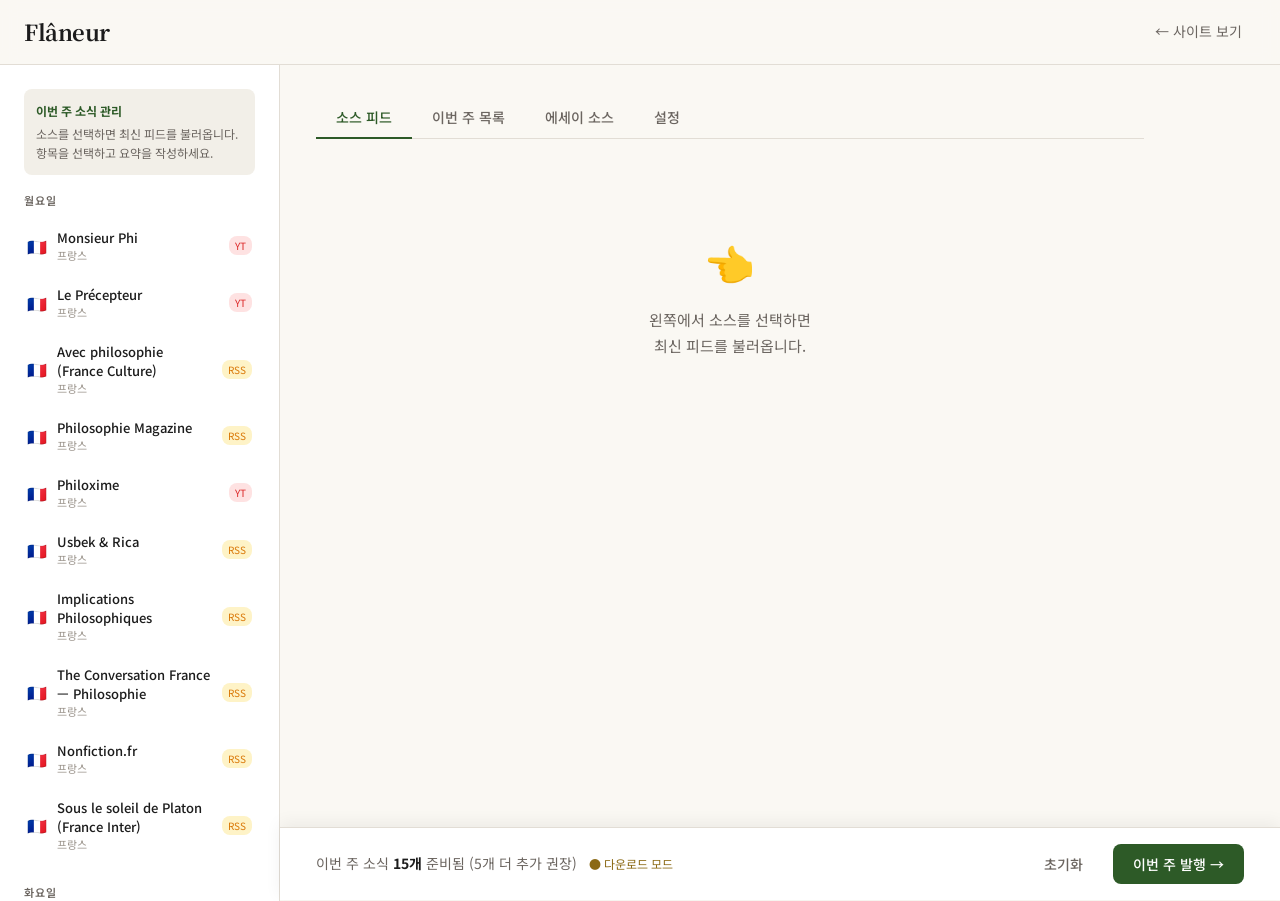
==== commit 9136b634: "토요일(일본) 피드 추가 + 주간(월~토) 철학자 유일성 게이트 - 토요일 = 일본(🇯🇵): sources.json에 일본 RSS 6개 추가(考える人·筑摩·集英社·勁草·현대비즈니스" ====
--- a/admin.html
+++ b/admin.html
@@ -255,7 +255,7 @@
           <span style="font-size:18px">${src.flag}</span>
           <span style="font-weight:500;min-width:120px">${src.name}</span>
           <span style="color:var(--text-muted);min-width:60px">${src.countryLabel}</span>
-          <span style="color:var(--text-light);min-width:60px">${{monday:'월요일',tuesday:'화요일',wednesday:'수요일',thursday:'목요일',friday:'금요일'}[src.day]}</span>
+          <span style="color:var(--text-light);min-width:60px">${{monday:'월요일',tuesday:'화요일',wednesday:'수요일',thursday:'목요일',friday:'금요일',saturday:'토요일'}[src.day]}</span>
           <span style="background:${src.type==='youtube'?'#fee2e2':'#fef3c7'};color:${src.type==='youtube'?'#dc2626':'#d97706'};padding:2px 8px;border-radius:8px;font-size:11px;font-weight:500">
             ${src.type === 'youtube' ? 'YouTube' : 'RSS'}
           </span>
--- a/css/style.css
+++ b/css/style.css
@@ -426,6 +426,7 @@
 .saved-panel {
   position: fixed; top: 0; right: 0;
   width: 380px; height: 100vh;
+  height: 100dvh;   /* 모바일 툴바 높이를 제외한 실제 보이는 영역 기준 */
   background: var(--bg-card);
   border-left: 1px solid var(--border);
   z-index: 150;
@@ -465,25 +466,98 @@
   font-size: 11px; color: var(--text-light);
   margin-bottom: 4px;
 }
+.saved-item__clip {
+  font-size: 13px; color: var(--text);
+  line-height: 1.6;
+  border-left: 3px solid var(--gold-lt);
+  padding-left: 10px;
+  margin: 6px 0 6px;
+  font-style: italic;
+}
 .saved-item__title {
-  font-size: 14px; font-weight: 500;
-  line-height: 1.4; color: var(--text);
-}
+  font-size: 12px; font-weight: 400;
+  color: var(--text-muted); margin-top: 4px;
+}
+.saved-item.editing { cursor: default; }
+.saved-item__btns {
+  position: absolute; top: 10px; right: 10px;
+  display: flex; gap: 4px;
+}
+.saved-item__edit,
 .saved-item__remove {
-  position: absolute; top: 10px; right: 10px;
   width: 24px; height: 24px; border-radius: 50%;
   background: var(--bg-subtle); color: var(--text-light);
   display: flex; align-items: center; justify-content: center;
   font-size: 12px; transition: var(--transition);
 }
+.saved-item__edit:hover { background: #e0f0ff; color: #2563eb; }
 .saved-item__remove:hover { background: #fee2e2; color: #dc2626; }
+.saved-item__textarea {
+  width: 100%; box-sizing: border-box;
+  font-family: inherit;
+  font-size: 13px; color: var(--text);
+  background: var(--bg-subtle);
+  border: 1px solid var(--accent);
+  border-radius: var(--radius);
+  padding: 8px 10px;
+  resize: vertical; line-height: 1.6;
+  min-height: 90px;
+  transition: border-color 0.15s;
+}
+.saved-item__textarea:focus { outline: none; }
+.saved-item__edit-actions {
+  display: flex; gap: 6px; justify-content: flex-end;
+  margin-top: 8px;
+}
+.saved-item__save {
+  padding: 5px 14px;
+  background: var(--accent); color: #fff;
+  border-radius: var(--radius);
+  font-size: 12px; font-weight: 600; cursor: pointer;
+}
+.saved-item__cancel {
+  padding: 5px 12px;
+  background: var(--bg-subtle);
+  border: 1px solid var(--border);
+  border-radius: var(--radius);
+  font-size: 12px; color: var(--text-muted); cursor: pointer;
+}
 .saved-empty {
   text-align: center; padding: 40px 20px;
   color: var(--text-muted); font-size: 14px;
 }
 .saved-panel__footer {
   padding: 16px;
+  padding-bottom: calc(16px + env(safe-area-inset-bottom));  /* iOS 홈 인디케이터 대응 */
   border-top: 1px solid var(--border);
+  flex-shrink: 0;   /* 본문이 길어도 footer가 눌리지 않게 */
+}
+
+/* ── 구절 저장 툴팁 ── */
+.clip-tooltip {
+  position: fixed;
+  z-index: 9999;
+  transform: translateX(-50%);
+  background: var(--accent);
+  border-radius: 20px;
+  padding: 7px 16px;
+  box-shadow: 0 4px 12px rgba(0,0,0,0.2);
+  pointer-events: auto;
+}
+.clip-tooltip::after {
+  content: '';
+  position: absolute;
+  top: 100%; left: 50%;
+  transform: translateX(-50%);
+  border: 6px solid transparent;
+  border-top-color: var(--accent);
+}
+.clip-tooltip button {
+  color: #fff;
+  font-size: 13px;
+  font-weight: 600;
+  white-space: nowrap;
+  letter-spacing: 0.01em;
 }
 
 /* ── 에세이 페이지 ── */
@@ -627,7 +701,8 @@
 }
 .flaneur-intro__desc {
   font-size: 16px; line-height: 1.8;
-  color: var(--text-muted); max-width: 520px;
+  color: var(--text-muted);
+  word-break: keep-all; overflow-wrap: break-word;
 }
 
 /* ── 공개 화면 — 최신 에세이 ── */
@@ -657,9 +732,10 @@
 }
 .latest-essay__title {
   font-family: var(--font-serif);
-  font-size: clamp(20px, 3.5vw, 28px);
+  font-size: clamp(18px, 2.5vw, 22px);
   font-weight: 700; line-height: 1.25;
   color: var(--text); margin-bottom: 8px;
+  word-break: keep-all; overflow-wrap: break-word;
 }
 .latest-essay__subtitle {
   font-size: 15px; color: var(--text-muted);
@@ -714,21 +790,24 @@
 .archive-item:hover .archive-item__title { color: var(--essay); }
 .archive-item--latest .archive-item__title { color: var(--essay); }
 .archive-item__date {
-  flex-shrink: 0; width: 80px;
+  flex-shrink: 0; width: auto;
   font-size: 12px; color: var(--text-light);
   padding-top: 2px;
-}
-.archive-item__body { flex: 1; }
+  white-space: nowrap;
+}
+.archive-item__body { flex: 1; min-width: 0; }
 .archive-item__title {
   font-family: var(--font-serif);
   font-size: 17px; font-weight: 600;
   line-height: 1.3; color: var(--text);
   margin-bottom: 4px;
   transition: var(--transition);
+  word-break: keep-all; overflow-wrap: break-word;
 }
 .archive-item__subtitle {
   font-size: 13px; color: var(--text-muted);
   line-height: 1.5;
+  word-break: keep-all; overflow-wrap: break-word;
 }
 .archive-item__arrow {
   flex-shrink: 0; font-size: 16px;
@@ -748,6 +827,7 @@
 .about-text p {
   font-size: 15px; line-height: 1.85;
   color: var(--text-muted);
+  word-break: keep-all; overflow-wrap: break-word;
 }
 
 /* ── PIN 모달 ── */
@@ -824,6 +904,34 @@
   font-size: 13px;
 }
 .nav-link--exit:hover { color: #dc2626; background: #fee2e2; }
+
+/* ── 아이콘 버튼 (운영자 모드) ── */
+.nav-icon-btn {
+  position: relative;
+  width: 34px; height: 34px;
+  padding: 0;
+  display: inline-flex; align-items: center; justify-content: center;
+  font-size: 15px;
+  border-radius: 50%;
+}
+.nav-icon-btn::after {
+  content: attr(data-tooltip);
+  position: absolute;
+  top: calc(100% + 8px);
+  left: 50%;
+  transform: translateX(-50%);
+  background: var(--text);
+  color: #fff;
+  font-size: 11px;
+  padding: 3px 8px;
+  border-radius: 4px;
+  white-space: nowrap;
+  opacity: 0;
+  pointer-events: none;
+  transition: opacity .15s;
+  z-index: 200;
+}
+.nav-icon-btn:hover::after { opacity: 1; }
 
 /* ── 반응형 ── */
 @media (max-width: 768px) {
@@ -840,13 +948,14 @@
   .flaneur-intro { padding: 48px 0 40px; }
   .latest-essay-card { padding: 24px 20px; }
   .archive-item { gap: 12px; }
-  .archive-item__date { width: 60px; }
+  .archive-item__date { width: auto; }
   .pin-modal { padding: 36px 24px 32px; }
   .owner-badge { display: none; }
 }
 
 @media (max-width: 480px) {
   .container { padding: 0 16px; }
+  .container--narrow { padding: 0 16px; }
   .modal { padding: 22px 18px; }
 }
 
@@ -861,4 +970,7 @@
   from { opacity: 0; transform: translateY(8px); }
   to   { opacity: 1; transform: translateY(0); }
 }
-.animate-in { animation: fadeIn 0.3s ease forwards; }
+.animate-in { animation: fadeIn 0.3s ease both; }
+@media (prefers-reduced-motion: reduce) {
+  .animate-in { animation: none; opacity: 1; transform: none; }
+}
--- a/css/admin.css
+++ b/css/admin.css
@@ -229,6 +229,9 @@
   font-size: 11px; color: var(--text-light);
   margin-top: 4px;
 }
+.field-hint--short  { color: var(--text-muted); }
+.field-hint--ok     { color: #4caf82; }
+.field-hint--long   { color: var(--accent); }
 
 /* ── 이번 주 목록 ── */
 .week-items { margin-top: 40px; }
